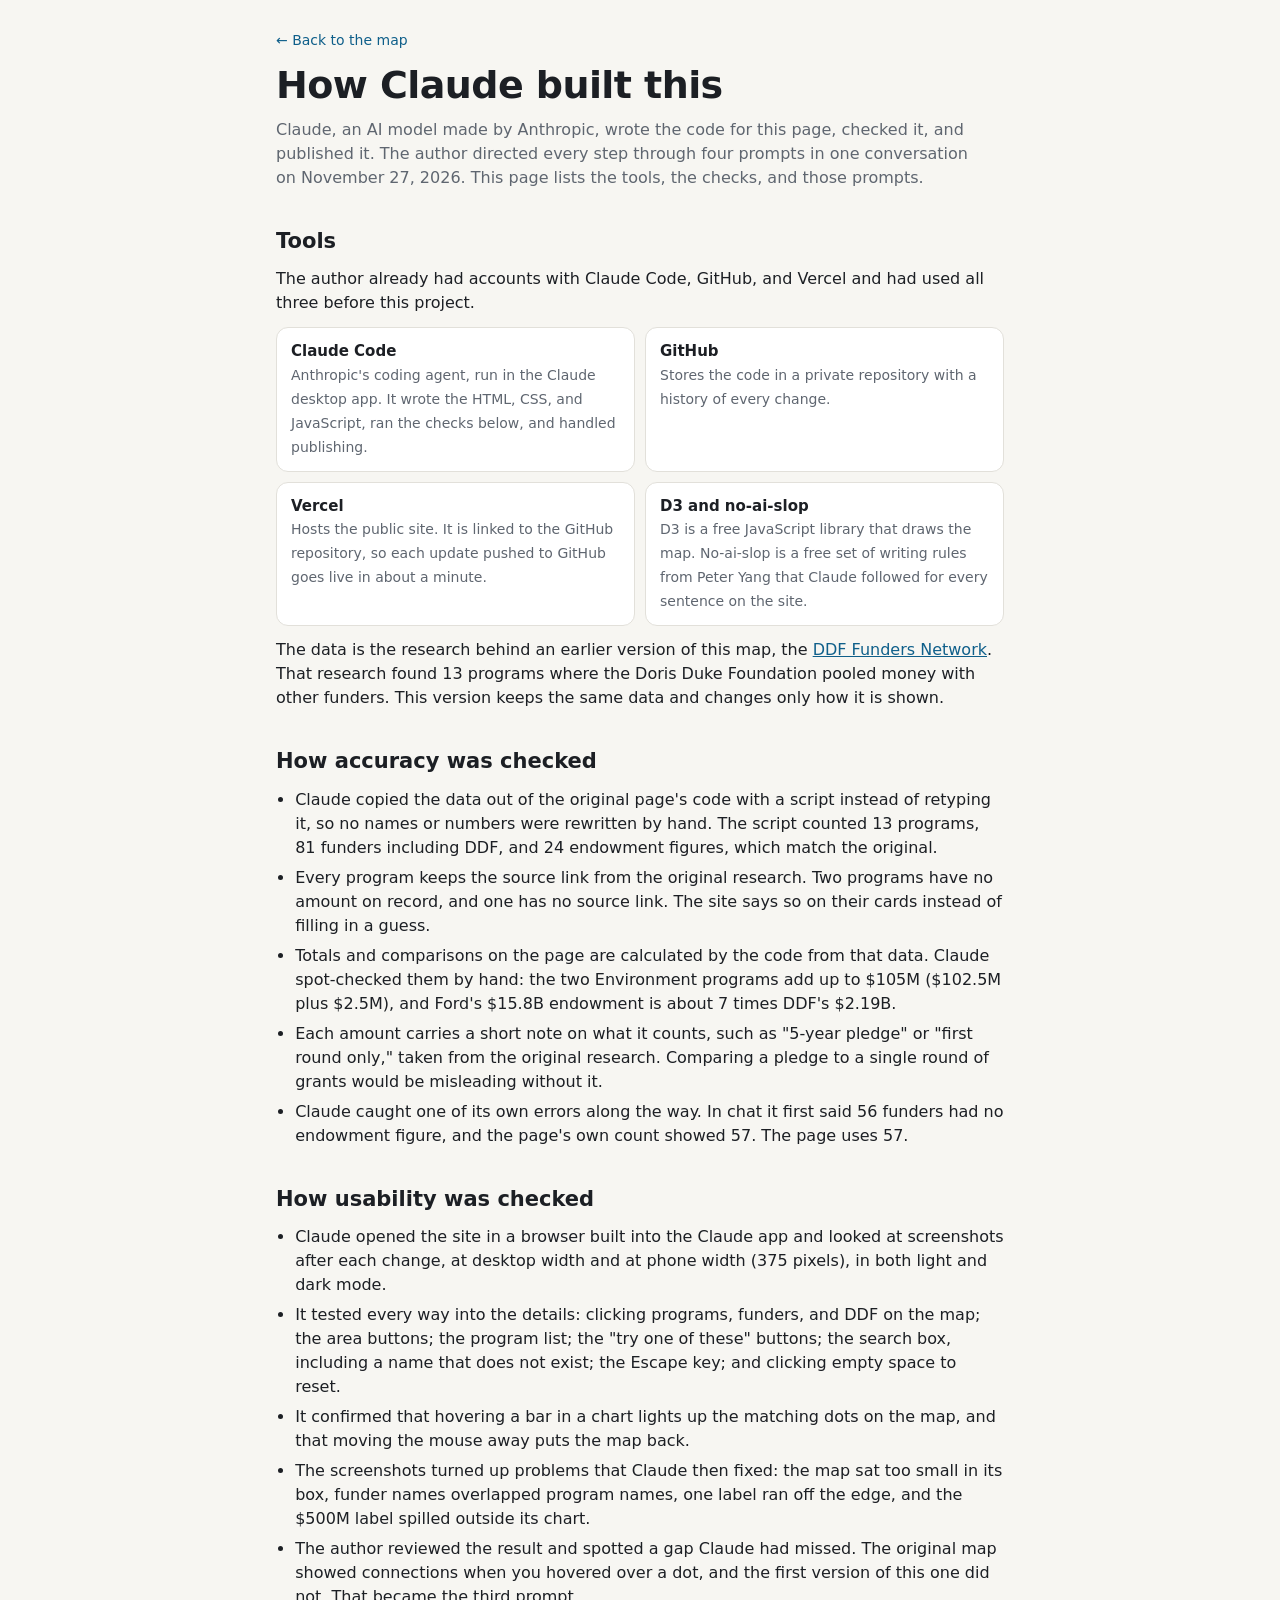
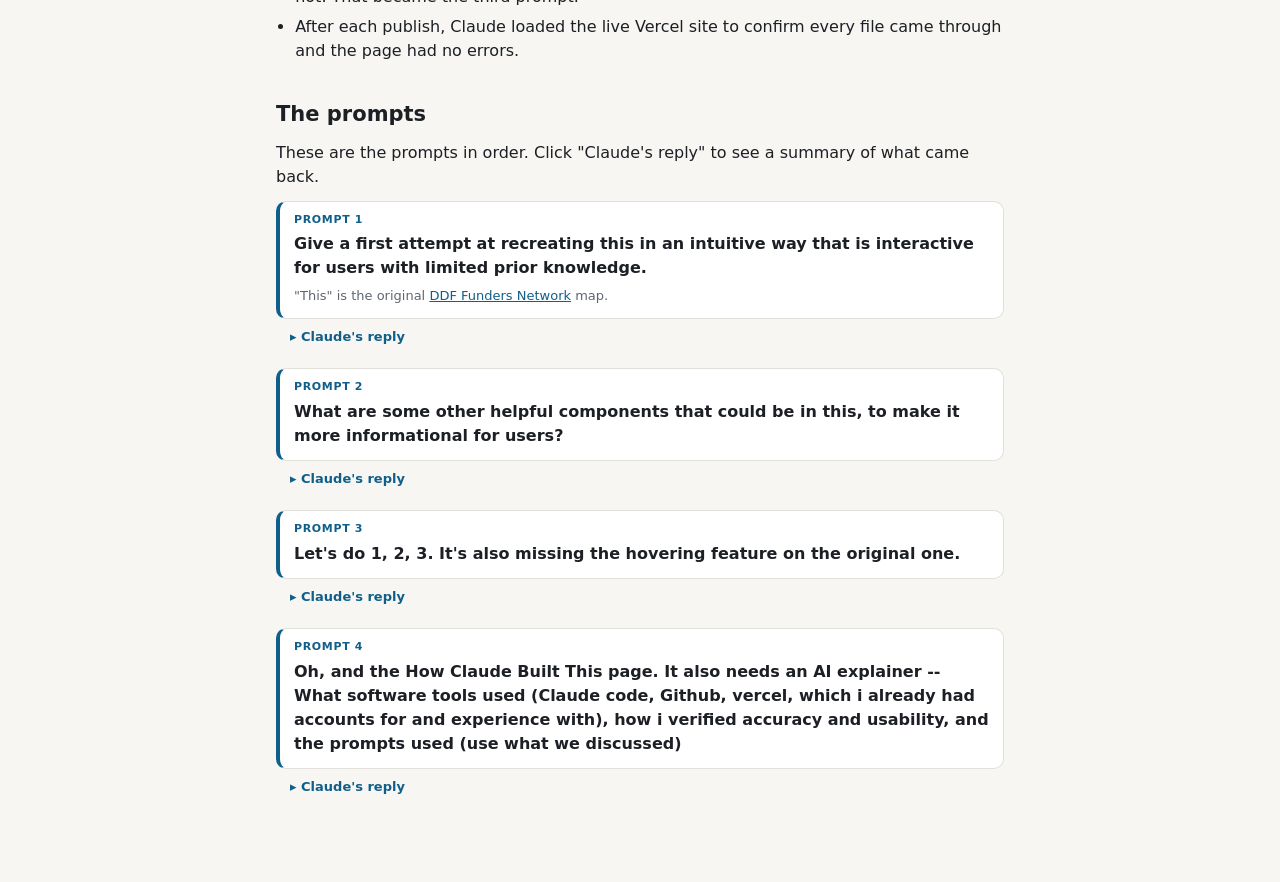
==== how-claude-built-this.html @ 856ada46 "Add hover previews, three charts, and How Claude built this page - Hovering a map dot fades unrelate" ====
<!doctype html>
<html lang="en">
<head>
<meta charset="utf-8">
<meta name="viewport" content="width=device-width, initial-scale=1">
<title>How Claude Built This</title>
<meta name="description" content="The tools, checks, and prompts behind the simpler DDF funders map.">
<link rel="stylesheet" href="styles.css">
<style>
  .page { max-width: 760px; margin: 0 auto; padding: 28px 16px 64px; }
  .page h1 { font-size: clamp(26px, 5vw, 38px); line-height: 1.15; letter-spacing: -0.015em; margin: 12px 0 10px; }
  .page h2 { font-size: 21px; margin: 36px 0 10px; }
  .page h3 { font-size: 16px; margin: 22px 0 6px; }
  .page p, .page li { font-size: 16px; }
  .page p { margin: 0 0 12px; }
  .page ul { margin: 0 0 12px; padding-left: 1.2em; }
  .page li { margin-bottom: 6px; }
  .lede { color: var(--muted); }
  .back { font-size: 14px; text-decoration: none; }
  .back:hover { text-decoration: underline; }
  .tools { display: grid; grid-template-columns: 1fr 1fr; gap: 10px; margin: 6px 0 12px; }
  .tool { background: var(--surface); border: 1px solid var(--line); border-radius: 12px; padding: 12px 14px; }
  .tool b { display: block; font-size: 15px; }
  .tool span { font-size: 14px; color: var(--muted); }
  .turn { margin: 0 0 22px; }
  .you { background: var(--surface); border: 1px solid var(--line); border-left: 4px solid var(--accent); border-radius: 10px; padding: 10px 14px 12px; }
  .lab { font-size: 11px; letter-spacing: .06em; text-transform: uppercase; color: var(--muted); font-weight: 650; margin-bottom: 4px; }
  .you .lab { color: var(--accent); }
  .you p { margin: 0; font-weight: 550; }
  .you .note { font-weight: 400; font-size: 13px; color: var(--muted); margin-top: 6px; }
  details.reply { padding: 8px 14px 0; }
  details.reply summary { cursor: pointer; font-size: 13px; color: var(--accent); font-weight: 600; list-style: none; }
  details.reply summary::-webkit-details-marker { display: none; }
  details.reply summary::before { content: "\25B8  "; }
  details.reply[open] summary::before { content: "\25BE  "; }
  details.reply .body { margin-top: 8px; }
  details.reply .body p, details.reply .body li { font-size: 15px; }
  @media (max-width: 560px) { .tools { grid-template-columns: 1fr; } }
</style>
</head>
<body>
<main class="page">
  <a class="back" href="./">&larr; Back to the map</a>
  <h1>How Claude built this</h1>
  <p class="lede">Claude, an AI model made by Anthropic, wrote the code for this page, checked it, and published it. The author directed every step through four prompts in one conversation on November 27, 2026. This page lists the tools, the checks, and those prompts.</p>

  <h2>Tools</h2>
  <p>The author already had accounts with Claude Code, GitHub, and Vercel and had used all three before this project.</p>
  <div class="tools">
    <div class="tool"><b>Claude Code</b><span>Anthropic's coding agent, run in the Claude desktop app. It wrote the HTML, CSS, and JavaScript, ran the checks below, and handled publishing.</span></div>
    <div class="tool"><b>GitHub</b><span>Stores the code in a private repository with a history of every change.</span></div>
    <div class="tool"><b>Vercel</b><span>Hosts the public site. It is linked to the GitHub repository, so each update pushed to GitHub goes live in about a minute.</span></div>
    <div class="tool"><b>D3 and no-ai-slop</b><span>D3 is a free JavaScript library that draws the map. No-ai-slop is a free set of writing rules from Peter Yang that Claude followed for every sentence on the site.</span></div>
  </div>
  <p>The data is the research behind an earlier version of this map, the <a href="https://ddf-constellation.vercel.app/">DDF Funders Network</a>. That research found 13 programs where the Doris Duke Foundation pooled money with other funders. This version keeps the same data and changes only how it is shown.</p>

  <h2>How accuracy was checked</h2>
  <ul>
    <li>Claude copied the data out of the original page's code with a script instead of retyping it, so no names or numbers were rewritten by hand. The script counted 13 programs, 81 funders including DDF, and 24 endowment figures, which match the original.</li>
    <li>Every program keeps the source link from the original research. Two programs have no amount on record, and one has no source link. The site says so on their cards instead of filling in a guess.</li>
    <li>Totals and comparisons on the page are calculated by the code from that data. Claude spot-checked them by hand: the two Environment programs add up to $105M ($102.5M plus $2.5M), and Ford's $15.8B endowment is about 7 times DDF's $2.19B.</li>
    <li>Each amount carries a short note on what it counts, such as "5-year pledge" or "first round only," taken from the original research. Comparing a pledge to a single round of grants would be misleading without it.</li>
    <li>Claude caught one of its own errors along the way. In chat it first said 56 funders had no endowment figure, and the page's own count showed 57. The page uses 57.</li>
  </ul>

  <h2>How usability was checked</h2>
  <ul>
    <li>Claude opened the site in a browser built into the Claude app and looked at screenshots after each change, at desktop width and at phone width (375 pixels), in both light and dark mode.</li>
    <li>It tested every way into the details: clicking programs, funders, and DDF on the map; the area buttons; the program list; the "try one of these" buttons; the search box, including a name that does not exist; the Escape key; and clicking empty space to reset.</li>
    <li>It confirmed that hovering a bar in a chart lights up the matching dots on the map, and that moving the mouse away puts the map back.</li>
    <li>The screenshots turned up problems that Claude then fixed: the map sat too small in its box, funder names overlapped program names, one label ran off the edge, and the $500M label spilled outside its chart.</li>
    <li>The author reviewed the result and spotted a gap Claude had missed. The original map showed connections when you hovered over a dot, and the first version of this one did not. That became the third prompt.</li>
    <li>After each publish, Claude loaded the live Vercel site to confirm every file came through and the page had no errors.</li>
  </ul>

  <h2>The prompts</h2>
  <p>These are the prompts in order. Click "Claude's reply" to see a summary of what came back.</p>

  <div class="turn">
    <div class="you"><div class="lab">Prompt 1</div>
      <p>Give a first attempt at recreating this in an intuitive way that is interactive for users with limited prior knowledge.</p>
      <p class="note">"This" is the original <a href="https://ddf-constellation.vercel.app/">DDF Funders Network</a> map.</p>
    </div>
    <details class="reply"><summary>Claude's reply</summary><div class="body">
      <p>Claude rebuilt the map around one question: who funds programs with the Doris Duke Foundation? DDF sits in the center, the 13 programs circle it, and each funder sits beside the programs it backs. Funders in two or more programs are gold and labeled.</p>
      <p>Clicking anything fades the rest of the map and opens a card with the amount, what the amount means, the full funder list, and the source. A "Start here" card offers three things to try. The year slider, zoom buttons, and dragging from the original were left out to keep the page simple.</p>
    </div></details>
  </div>

  <div class="turn">
    <div class="you"><div class="lab">Prompt 2</div>
      <p>What are some other helpful components that could be in this, to make it more informational for users?</p>
    </div>
    <details class="reply"><summary>Claude's reply</summary><div class="body">
      <p>Claude suggested nine additions, split by whether the data already existed:</p>
      <ul>
        <li>With existing data: (1) a timeline of when each program started, (2) a chart comparing program amounts, (3) a chart comparing funder sizes, (4) shareable links, and (5) a sources list with a data download.</li>
        <li>Needing new research: (6) a one-sentence description of each program, (7) a tag for pooled funds versus looser collaborations, (8) a note on what is missing from the research, and (9) a short "what is a pooled fund?" explainer.</li>
      </ul>
    </div></details>
  </div>

  <div class="turn">
    <div class="you"><div class="lab">Prompt 3</div>
      <p>Let's do 1, 2, 3. It's also missing the hovering feature on the original one.</p>
    </div>
    <details class="reply"><summary>Claude's reply</summary><div class="body">
      <p>Claude added the three charts under the map. The timeline shows that one program began in 2008 and the other 12 started between 2019 and 2026. The amount chart cuts Humanity AI's $500M bar short so the smaller programs stay readable. The funder chart marks DDF's size with a dashed line on every bar.</p>
      <p>For hovering, Claude matched the original. Hovering a dot fades everything it is not connected to and shows a pop-up with its details. Hovering a bar, a list entry, or a name on a card previews it on the map the same way.</p>
    </div></details>
  </div>

  <div class="turn">
    <div class="you"><div class="lab">Prompt 4</div>
      <p>Oh, and the How Claude Built This page. It also needs an AI explainer -- What software tools used (Claude code, Github, vercel, which i already had accounts for and experience with), how i verified accuracy and usability, and the prompts used (use what we discussed)</p>
    </div>
    <details class="reply"><summary>Claude's reply</summary><div class="body">
      <p>Claude wrote this page and linked it from the bottom of the map.</p>
    </div></details>
  </div>
</main>
</body>
</html>
---- styles.css ----
:root {
  --bg: #f7f6f2;
  --surface: #ffffff;
  --fg: #1c1f24;
  --muted: #5f6670;
  --line: #e2e0da;
  --link-line: #c9c6bf;
  --accent: #0f5f8a;
  --dim: 0.12;
  --arts: #8b46c9;
  --child: #c96a12;
  --env: #2f8a3e;
  --med: #2563c9;
  --ddf: #1c1f24;
  --halo: #f7f6f2;
  --shared: #b7791f;
  --bar: #b9b6ae;
  --font: system-ui, -apple-system, "Segoe UI", Roboto, sans-serif;
}
@media (prefers-color-scheme: dark) {
  :root:not([data-theme="light"]) {
    --bg: #15181c; --surface: #1e2227; --fg: #e8eaed; --muted: #a0a7b0; --line: #2c3138; --link-line: #3d434b;
    --accent: #6cc0ef; --arts: #b885ec; --child: #f0a050; --env: #6cc47a; --med: #79a6f2; --ddf: #e8eaed; --halo: #15181c; --shared: #f2c14e; --bar: #59606a;
    color-scheme: dark;
  }
}
:root[data-theme="dark"] {
  --bg: #15181c; --surface: #1e2227; --fg: #e8eaed; --muted: #a0a7b0; --line: #2c3138; --link-line: #3d434b;
  --accent: #6cc0ef; --arts: #b885ec; --child: #f0a050; --env: #6cc47a; --med: #79a6f2; --ddf: #e8eaed; --halo: #15181c; --shared: #f2c14e; --bar: #59606a;
  color-scheme: dark;
}

* { box-sizing: border-box; }
html { -webkit-text-size-adjust: 100%; }
body { margin: 0; background: var(--bg); color: var(--fg); font-family: var(--font); line-height: 1.5; }
a { color: var(--accent); }
button { font: inherit; color: inherit; }
button:focus-visible, input:focus-visible, a:focus-visible, .node:focus-visible { outline: 2px solid var(--accent); outline-offset: 2px; }

.wrap { max-width: 1240px; margin: 0 auto; padding: 28px 16px 48px; }
.top h1 { font-size: clamp(24px, 4.4vw, 36px); line-height: 1.15; letter-spacing: -0.015em; margin: 0 0 10px; font-weight: 650; }
.lede { margin: 0; max-width: 68ch; color: var(--muted); font-size: 16px; }

/* Area buttons */
.areas { display: flex; flex-wrap: wrap; gap: 8px; margin: 20px 0 14px; }
.area-btn { display: inline-flex; align-items: center; gap: 8px; border: 1px solid var(--line); background: var(--surface); border-radius: 999px; padding: 6px 14px; cursor: pointer; font-size: 14px; }
.area-btn .sw { width: 10px; height: 10px; border-radius: 50%; }
.area-btn .n { color: var(--muted); font-variant-numeric: tabular-nums; }
.area-btn[aria-pressed="true"] { background: var(--fg); color: var(--bg); border-color: var(--fg); }
.area-btn[aria-pressed="true"] .n { color: inherit; opacity: .75; }
.area-btn:hover { border-color: var(--muted); }

/* Two columns: map and panel */
.layout { display: grid; grid-template-columns: minmax(0, 1fr) 360px; gap: 20px; align-items: start; }
.map { position: relative; background: var(--surface); border: 1px solid var(--line); border-radius: 14px; padding: 8px; }
#map { display: block; width: 100%; height: auto; max-height: 82vh; touch-action: manipulation; }
#map .bg { fill: transparent; }

.link { stroke: var(--link-line); stroke-width: 1; fill: none; transition: opacity .2s, stroke .2s; }
.link.spoke { stroke-dasharray: 2 4; }
.node { cursor: pointer; transition: opacity .2s; }
.node circle { transition: stroke-width .15s; }
.node.prog circle { stroke: var(--surface); stroke-width: 2; }
.node.prog.no-amt circle { fill-opacity: .25 !important; stroke-dasharray: 3 3; stroke-width: 2; }
.node.funder circle { stroke: var(--surface); stroke-width: 1; }
.node.funder.many circle { fill: var(--shared); stroke: var(--surface); stroke-width: 1.5; }
.node.ddf circle { fill: var(--ddf); }
.node.ddf text { fill: var(--bg); font-weight: 700; font-size: 15px; }
.node text { pointer-events: none; }
.plabel { font-size: 13px; font-weight: 600; fill: var(--fg); paint-order: stroke; stroke: var(--surface); stroke-width: 4px; stroke-linejoin: round; }
.flabel { font-size: 12px; fill: var(--fg); paint-order: stroke; stroke: var(--surface); stroke-width: 3px; stroke-linejoin: round; visibility: hidden; }
.flabel.show { visibility: visible; }
.node:hover circle { stroke: var(--fg); stroke-width: 2; }

/* Focus state: everything not related fades */
svg.focusing .node, svg.focusing .link { opacity: var(--dim); }
svg.focusing .node.hot, svg.focusing .link.hot { opacity: 1; }
svg.focusing .link.hot { stroke: var(--fg); stroke-width: 1.4; }
svg.focusing .node.picked circle { stroke: var(--fg); stroke-width: 3; }

.tip { position: absolute; pointer-events: none; background: var(--fg); color: var(--bg); padding: 8px 12px; border-radius: 10px; font-size: 13px; max-width: 280px; box-shadow: 0 4px 14px rgba(0,0,0,.18); line-height: 1.35; z-index: 5; }
.tip b { display: block; }

.key { display: flex; flex-wrap: wrap; gap: 6px 18px; margin: 4px 8px 6px; color: var(--muted); font-size: 13px; }
.k { display: inline-flex; align-items: center; gap: 6px; }
.k-prog { fill: var(--arts); }
.k-one { fill: var(--arts); fill-opacity: .55; }
.k-many { fill: var(--shared); }

/* Panel */
.panel { display: flex; flex-direction: column; gap: 16px; }
.card { background: var(--surface); border: 1px solid var(--line); border-radius: 14px; padding: 18px; scroll-margin-top: 12px; }
.card h2 { font-size: 20px; line-height: 1.25; margin: 6px 0 4px; }
.card .eyebrow { display: inline-flex; align-items: center; gap: 6px; font-size: 13px; color: var(--muted); }
.card .eyebrow .sw { width: 10px; height: 10px; border-radius: 50%; }
.card .big { font-size: 30px; font-weight: 700; letter-spacing: -0.01em; margin: 10px 0 0; font-variant-numeric: tabular-nums; }
.card .big.none { font-size: 18px; font-weight: 600; color: var(--muted); }
.card .basis { margin: 2px 0 0; color: var(--muted); font-size: 14px; }
.card p { margin: 10px 0 0; font-size: 15px; }
.card h3 { font-size: 13px; text-transform: uppercase; letter-spacing: .05em; color: var(--muted); margin: 16px 0 8px; font-weight: 600; }
.card .back { background: none; border: 0; padding: 0; color: var(--accent); cursor: pointer; font-size: 14px; }
.card .back:hover { text-decoration: underline; }
.card .src { display: inline-block; margin-top: 14px; font-size: 14px; }
.tries { display: flex; flex-direction: column; gap: 8px; margin-top: 12px; }
.try { text-align: left; border: 1px solid var(--line); background: var(--bg); border-radius: 10px; padding: 10px 12px; cursor: pointer; font-size: 14px; }
.try:hover { border-color: var(--muted); }

.chips { display: flex; flex-wrap: wrap; gap: 6px; }
.chip { display: inline-flex; align-items: center; gap: 6px; border: 1px solid var(--line); background: var(--bg); border-radius: 999px; padding: 4px 10px; font-size: 13px; cursor: pointer; }
.chip:hover { border-color: var(--muted); }
.chip .n { font-size: 11px; font-weight: 700; background: var(--fg); color: var(--bg); border-radius: 999px; padding: 0 6px; line-height: 16px; }
.chip.plain { cursor: default; }
.chip.plain:hover { border-color: var(--line); }

.find label { display: block; font-size: 14px; font-weight: 600; margin-bottom: 6px; }
.find input { width: 100%; font: inherit; font-size: 16px; padding: 9px 12px; border: 1px solid var(--line); border-radius: 10px; background: var(--surface); color: var(--fg); }
.find-miss { margin: 6px 0 0; font-size: 13px; color: var(--muted); }

.lists h2 { font-size: 15px; margin: 4px 0 8px; }
.lists h2 + .sub { margin-top: -6px; }
.lists .sub { font-size: 13px; color: var(--muted); margin: 0 0 8px; }
.lists > h2:not(:first-child) { margin-top: 20px; }
.group { margin-bottom: 10px; }
.group-h { display: flex; align-items: center; gap: 6px; font-size: 12px; text-transform: uppercase; letter-spacing: .05em; color: var(--muted); font-weight: 600; margin: 0 0 4px; }
.group-h .sw { width: 8px; height: 8px; border-radius: 50%; }
.prow { display: flex; justify-content: space-between; gap: 10px; width: 100%; text-align: left; background: none; border: 0; border-radius: 8px; padding: 6px 8px; cursor: pointer; font-size: 14px; }
.prow:hover { background: var(--bg); }
.prow[aria-current="true"] { background: var(--fg); color: var(--bg); }
.prow .amt { color: var(--muted); font-variant-numeric: tabular-nums; white-space: nowrap; }
.prow[aria-current="true"] .amt { color: inherit; opacity: .75; }

/* Charts under the map */
.more { margin-top: 28px; display: flex; flex-direction: column; gap: 20px; }
.two { display: grid; grid-template-columns: 1fr 1fr; gap: 20px; align-items: start; }
.chart { background: var(--surface); border: 1px solid var(--line); border-radius: 14px; padding: 18px; min-width: 0; }
.chart h2 { font-size: 18px; margin: 0 0 4px; }
.chart .sub { margin: 0 0 14px; color: var(--muted); font-size: 14px; max-width: 75ch; }
.chart .note { margin: 12px 0 0; color: var(--muted); font-size: 13px; }
.hint { margin: 0; color: var(--muted); font-size: 14px; }
.linked [data-go] { transition: opacity .2s; }
.linked.dimming [data-go]:not(.hot) { opacity: .28; }
.linked [data-go].picked { outline: 2px solid var(--fg); outline-offset: 1px; }

.timeline { display: flex; gap: 6px; align-items: stretch; overflow-x: auto; padding-bottom: 4px; }
.tl-col { flex: 1 1 0; min-width: 96px; display: flex; flex-direction: column; gap: 6px; }
.tl-col.gap, .tl-col.empty { flex: 0.55 1 0; min-width: 64px; }
.tl-year { font-size: 13px; font-weight: 650; border-bottom: 2px solid var(--line); padding-bottom: 4px; font-variant-numeric: tabular-nums; }
.tl-none { font-size: 12px; color: var(--muted); }
.tl-item { text-align: left; background: var(--bg); border: 1px solid var(--line); border-left: 4px solid var(--c); border-radius: 8px; padding: 6px 8px; cursor: pointer; font-size: 13px; line-height: 1.3; }
.tl-item:hover { border-color: var(--muted); border-left-color: var(--c); }
.tl-item .a { display: block; color: var(--muted); font-size: 12px; margin-top: 2px; font-variant-numeric: tabular-nums; }

.bars { display: flex; flex-direction: column; gap: 2px; }
.bar-row { display: grid; grid-template-columns: 150px minmax(0, 1fr); gap: 10px; align-items: center; width: 100%; background: none; border: 0; border-radius: 6px; padding: 4px 6px; text-align: left; cursor: pointer; font-size: 13px; }
.bar-row:hover { background: var(--bg); }
.bar-row .nm { line-height: 1.25; overflow-wrap: anywhere; }
.track { position: relative; display: flex; align-items: center; gap: 8px; min-height: 20px; }
.fill { height: 14px; border-radius: 3px; flex: 0 0 auto; min-width: 2px; }
.fill.cut { background-image: linear-gradient(115deg, transparent 0 calc(100% - 18px), var(--surface) calc(100% - 18px) calc(100% - 13px), transparent calc(100% - 13px) calc(100% - 8px), var(--surface) calc(100% - 8px) calc(100% - 3px), transparent calc(100% - 3px)); }
.val { white-space: normal; line-height: 1.25; font-variant-numeric: tabular-nums; font-weight: 600; }
.val .k { font-weight: 400; color: var(--muted); }
.val.none { font-weight: 400; color: var(--muted); }
.ref { position: absolute; top: -3px; bottom: -3px; width: 0; border-left: 1.5px dashed var(--fg); opacity: .55; pointer-events: none; }
.legend-row { display: flex; flex-wrap: wrap; gap: 4px 14px; margin: -6px 0 12px; font-size: 13px; color: var(--muted); }
.legend-row span { display: inline-flex; align-items: center; gap: 6px; }
.legend-row .sw { width: 10px; height: 10px; border-radius: 2px; display: inline-block; }
.ref-key { width: 0; height: 12px; border-left: 1.5px dashed var(--fg); opacity: .55; display: inline-block; }

.tip .hd { display: flex; justify-content: space-between; align-items: baseline; gap: 12px; }
.tip .cta { font-size: 11px; opacity: .7; white-space: nowrap; }
.tip .m { opacity: .8; font-size: 12px; }
.tip .amt { font-size: 18px; font-weight: 700; margin-top: 2px; }
.tip ul { list-style: none; margin: 6px 0 0; padding: 0; font-size: 12px; }
.tip li { margin-top: 2px; }
.tip .dot { display: inline-block; width: 8px; height: 8px; border-radius: 50%; margin-right: 6px; vertical-align: 0; }

.foot { margin-top: 28px; color: var(--muted); font-size: 14px; max-width: 80ch; }
.foot p { margin: 0 0 8px; }

@media (max-width: 900px) {
  .layout { grid-template-columns: minmax(0, 1fr); }
  .two { grid-template-columns: minmax(0, 1fr); }
  #map { max-height: none; }
}
@media (max-width: 520px) {
  .wrap { padding-top: 20px; }
  .lede { font-size: 15px; }
  .areas { flex-wrap: nowrap; overflow-x: auto; margin-left: -16px; margin-right: -16px; padding: 0 16px 4px; scrollbar-width: none; }
  .areas::-webkit-scrollbar { display: none; }
  .area-btn { flex: 0 0 auto; }
  .plabel { font-size: 19px; }
  .timeline { flex-direction: column; gap: 10px; }
  .tl-col, .tl-col.gap, .tl-col.empty { flex: none; min-width: 0; display: grid; grid-template-columns: 76px minmax(0, 1fr); gap: 6px; align-items: start; }
  .tl-col > :nth-child(n+3) { grid-column: 2; }
  .tl-year { border-bottom: 0; border-right: 2px solid var(--line); padding: 4px 0; }
  .bar-row { grid-template-columns: 108px minmax(0, 1fr); }
  .flabel { font-size: 15px; }
}
@media (prefers-reduced-motion: reduce) {
  * { transition: none !important; scroll-behavior: auto !important; }
}
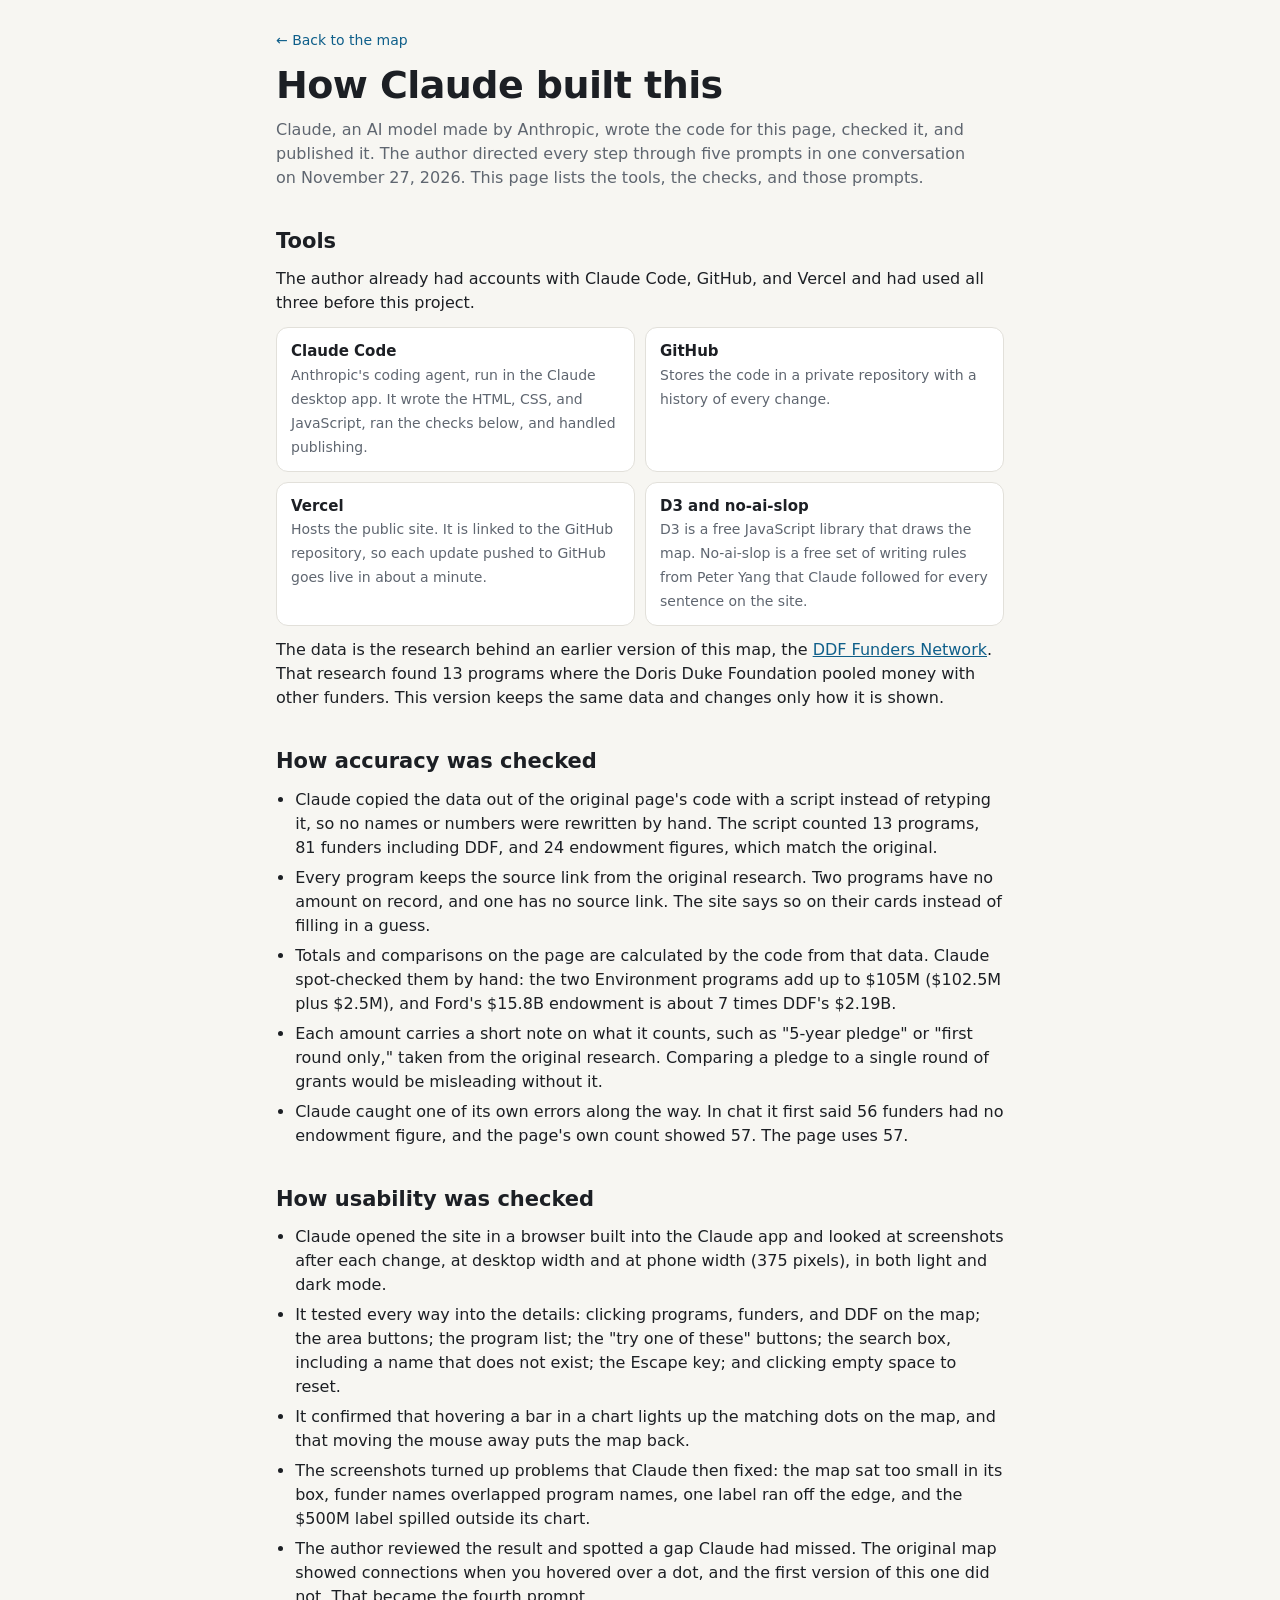
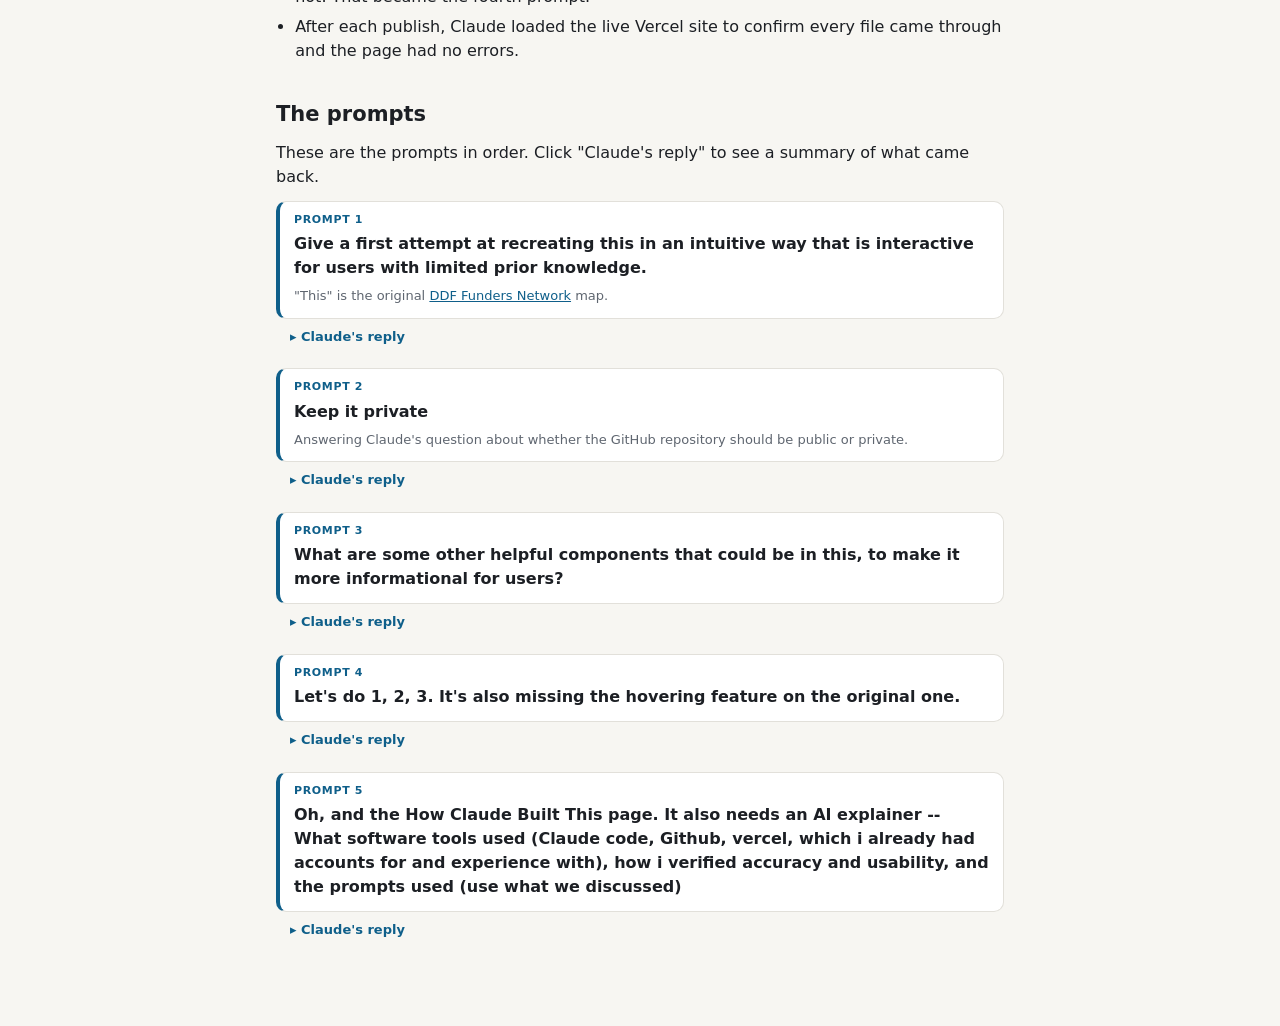
==== commit aab6b38f: "Add the repo-privacy prompt to the How Claude built this log Co-Authored-By: Claude Opus 5.5 <norepl" ====
--- a/how-claude-built-this.html
+++ b/how-claude-built-this.html
@@ -42,7 +42,7 @@
 <main class="page">
   <a class="back" href="./">&larr; Back to the map</a>
   <h1>How Claude built this</h1>
-  <p class="lede">Claude, an AI model made by Anthropic, wrote the code for this page, checked it, and published it. The author directed every step through four prompts in one conversation on November 27, 2026. This page lists the tools, the checks, and those prompts.</p>
+  <p class="lede">Claude, an AI model made by Anthropic, wrote the code for this page, checked it, and published it. The author directed every step through five prompts in one conversation on November 27, 2026. This page lists the tools, the checks, and those prompts.</p>
 
   <h2>Tools</h2>
   <p>The author already had accounts with Claude Code, GitHub, and Vercel and had used all three before this project.</p>
@@ -69,7 +69,7 @@
     <li>It tested every way into the details: clicking programs, funders, and DDF on the map; the area buttons; the program list; the "try one of these" buttons; the search box, including a name that does not exist; the Escape key; and clicking empty space to reset.</li>
     <li>It confirmed that hovering a bar in a chart lights up the matching dots on the map, and that moving the mouse away puts the map back.</li>
     <li>The screenshots turned up problems that Claude then fixed: the map sat too small in its box, funder names overlapped program names, one label ran off the edge, and the $500M label spilled outside its chart.</li>
-    <li>The author reviewed the result and spotted a gap Claude had missed. The original map showed connections when you hovered over a dot, and the first version of this one did not. That became the third prompt.</li>
+    <li>The author reviewed the result and spotted a gap Claude had missed. The original map showed connections when you hovered over a dot, and the first version of this one did not. That became the fourth prompt.</li>
     <li>After each publish, Claude loaded the live Vercel site to confirm every file came through and the page had no errors.</li>
   </ul>
 
@@ -89,6 +89,16 @@
 
   <div class="turn">
     <div class="you"><div class="lab">Prompt 2</div>
+      <p>Keep it private</p>
+      <p class="note">Answering Claude's question about whether the GitHub repository should be public or private.</p>
+    </div>
+    <details class="reply"><summary>Claude's reply</summary><div class="body">
+      <p>The repository stays private. The live site on Vercel is still public, so anyone with the link can view it.</p>
+    </div></details>
+  </div>
+
+  <div class="turn">
+    <div class="you"><div class="lab">Prompt 3</div>
       <p>What are some other helpful components that could be in this, to make it more informational for users?</p>
     </div>
     <details class="reply"><summary>Claude's reply</summary><div class="body">
@@ -101,7 +111,7 @@
   </div>
 
   <div class="turn">
-    <div class="you"><div class="lab">Prompt 3</div>
+    <div class="you"><div class="lab">Prompt 4</div>
       <p>Let's do 1, 2, 3. It's also missing the hovering feature on the original one.</p>
     </div>
     <details class="reply"><summary>Claude's reply</summary><div class="body">
@@ -111,7 +121,7 @@
   </div>
 
   <div class="turn">
-    <div class="you"><div class="lab">Prompt 4</div>
+    <div class="you"><div class="lab">Prompt 5</div>
       <p>Oh, and the How Claude Built This page. It also needs an AI explainer -- What software tools used (Claude code, Github, vercel, which i already had accounts for and experience with), how i verified accuracy and usability, and the prompts used (use what we discussed)</p>
     </div>
     <details class="reply"><summary>Claude's reply</summary><div class="body">
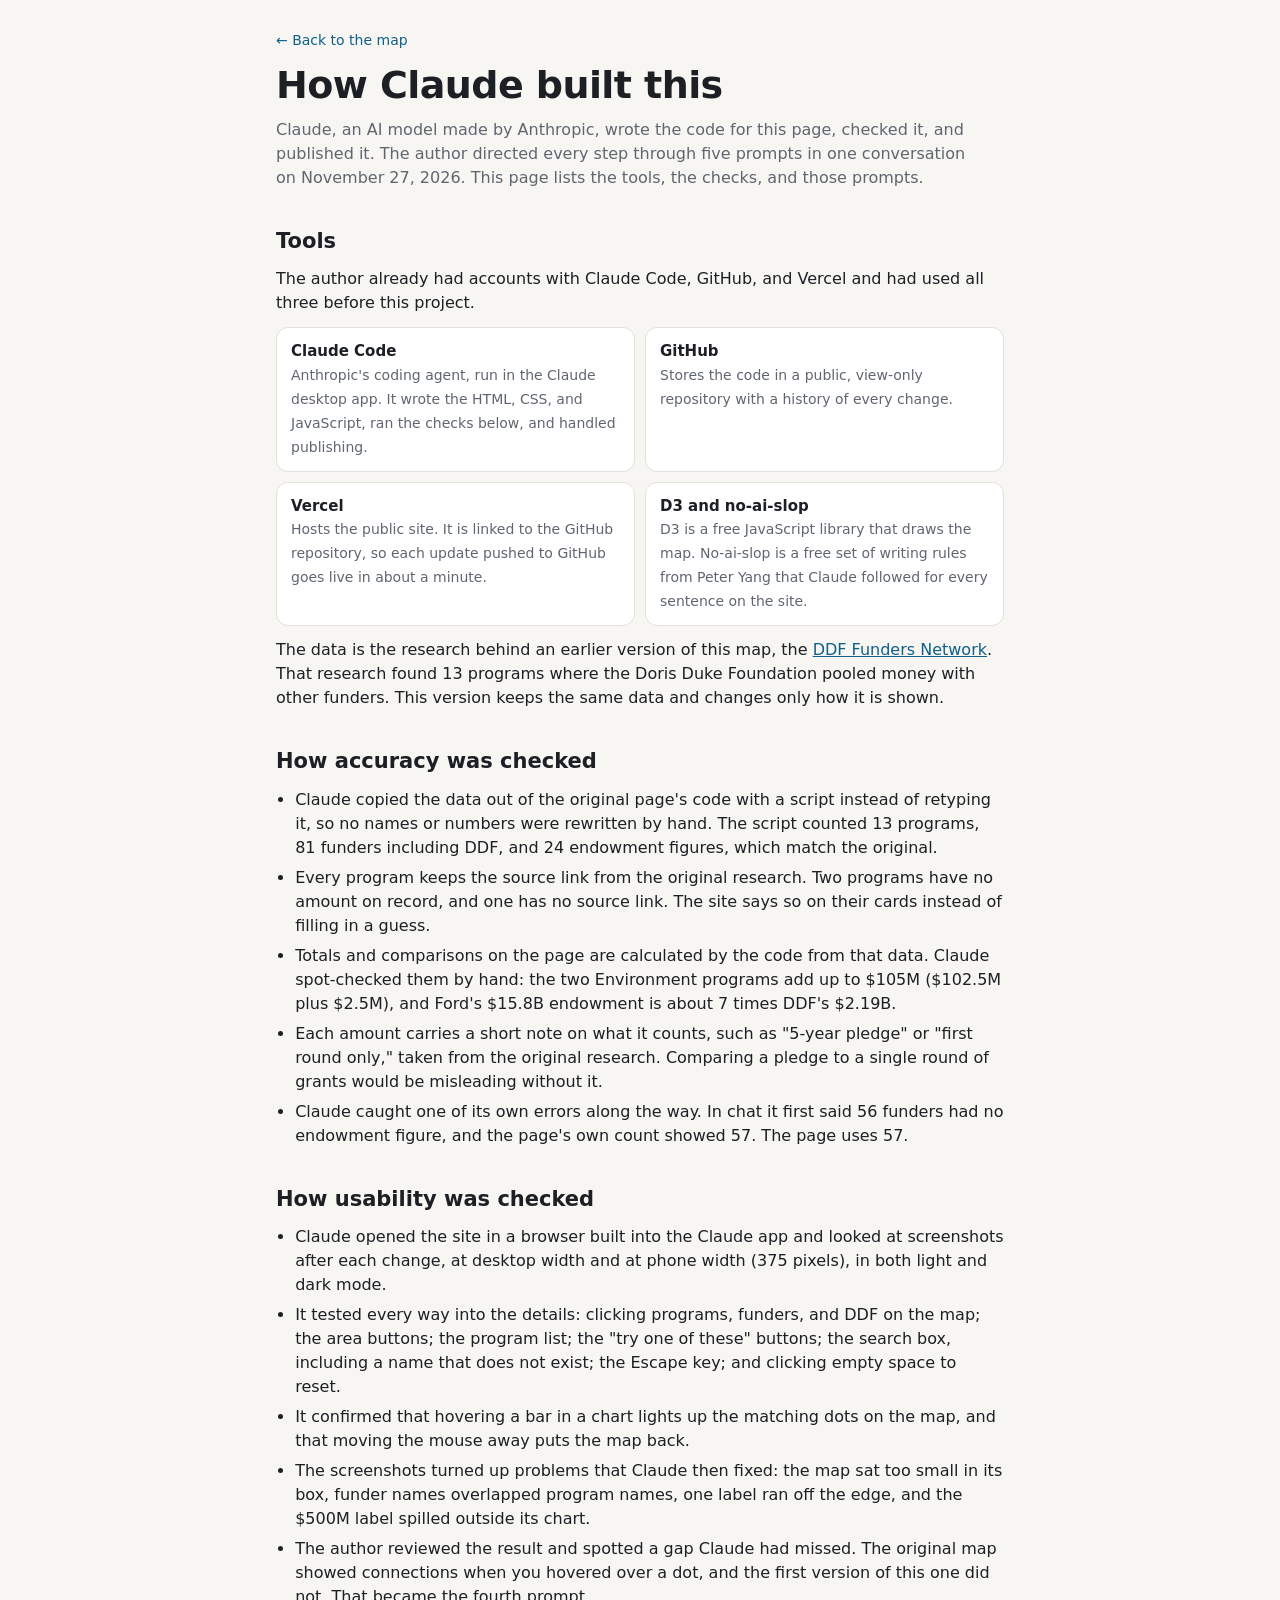
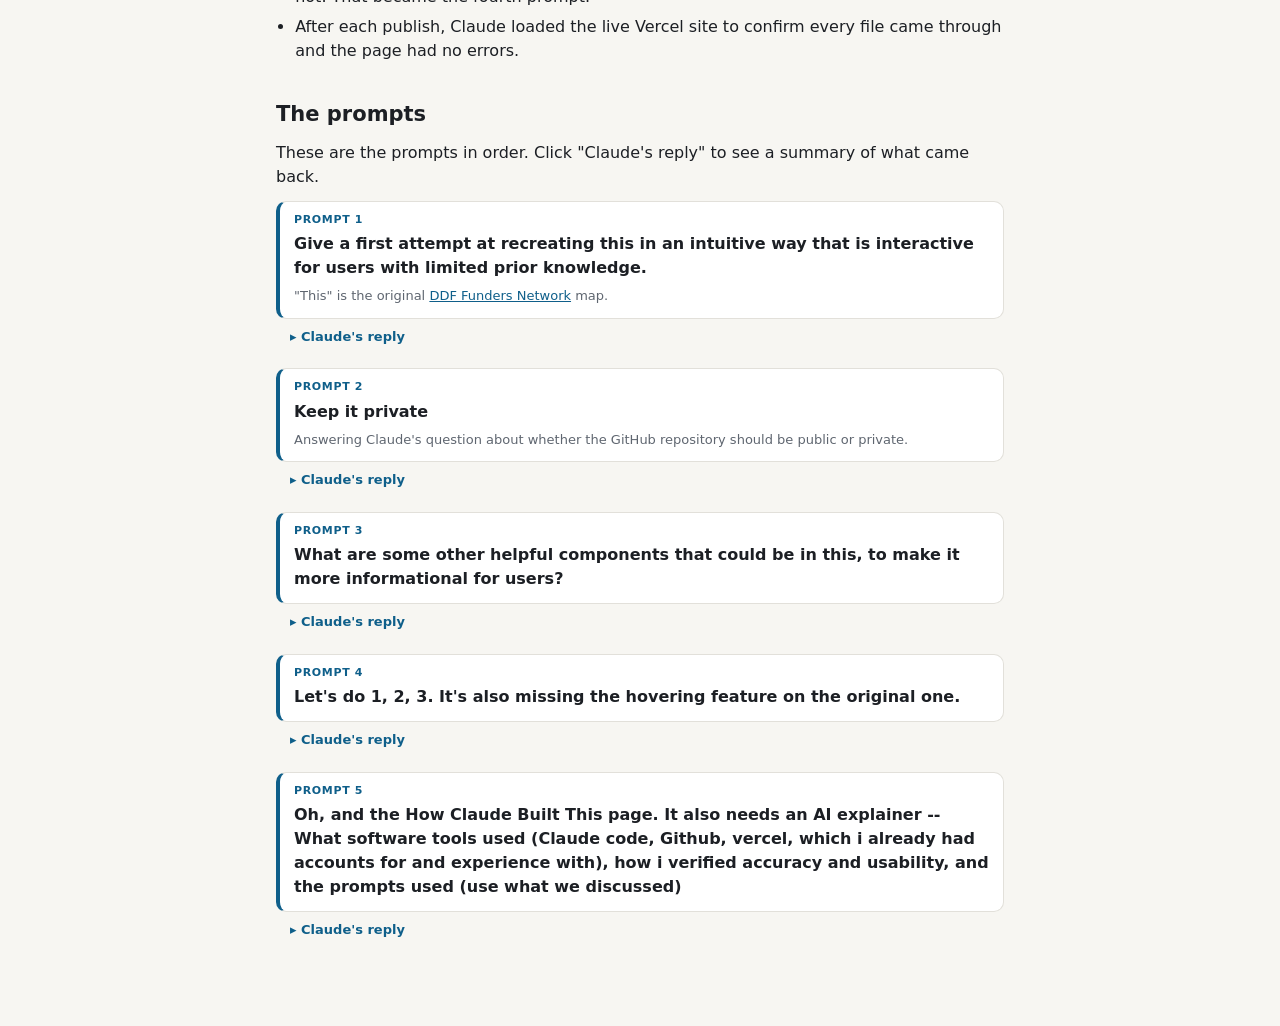
==== commit 0ca3d965: "Note that the repo is now public Co-Authored-By: Claude Opus 5.5 <noreply@anthropic.com>" ====
--- a/how-claude-built-this.html
+++ b/how-claude-built-this.html
@@ -48,7 +48,7 @@
   <p>The author already had accounts with Claude Code, GitHub, and Vercel and had used all three before this project.</p>
   <div class="tools">
     <div class="tool"><b>Claude Code</b><span>Anthropic's coding agent, run in the Claude desktop app. It wrote the HTML, CSS, and JavaScript, ran the checks below, and handled publishing.</span></div>
-    <div class="tool"><b>GitHub</b><span>Stores the code in a private repository with a history of every change.</span></div>
+    <div class="tool"><b>GitHub</b><span>Stores the code in a public, view-only repository with a history of every change.</span></div>
     <div class="tool"><b>Vercel</b><span>Hosts the public site. It is linked to the GitHub repository, so each update pushed to GitHub goes live in about a minute.</span></div>
     <div class="tool"><b>D3 and no-ai-slop</b><span>D3 is a free JavaScript library that draws the map. No-ai-slop is a free set of writing rules from Peter Yang that Claude followed for every sentence on the site.</span></div>
   </div>
